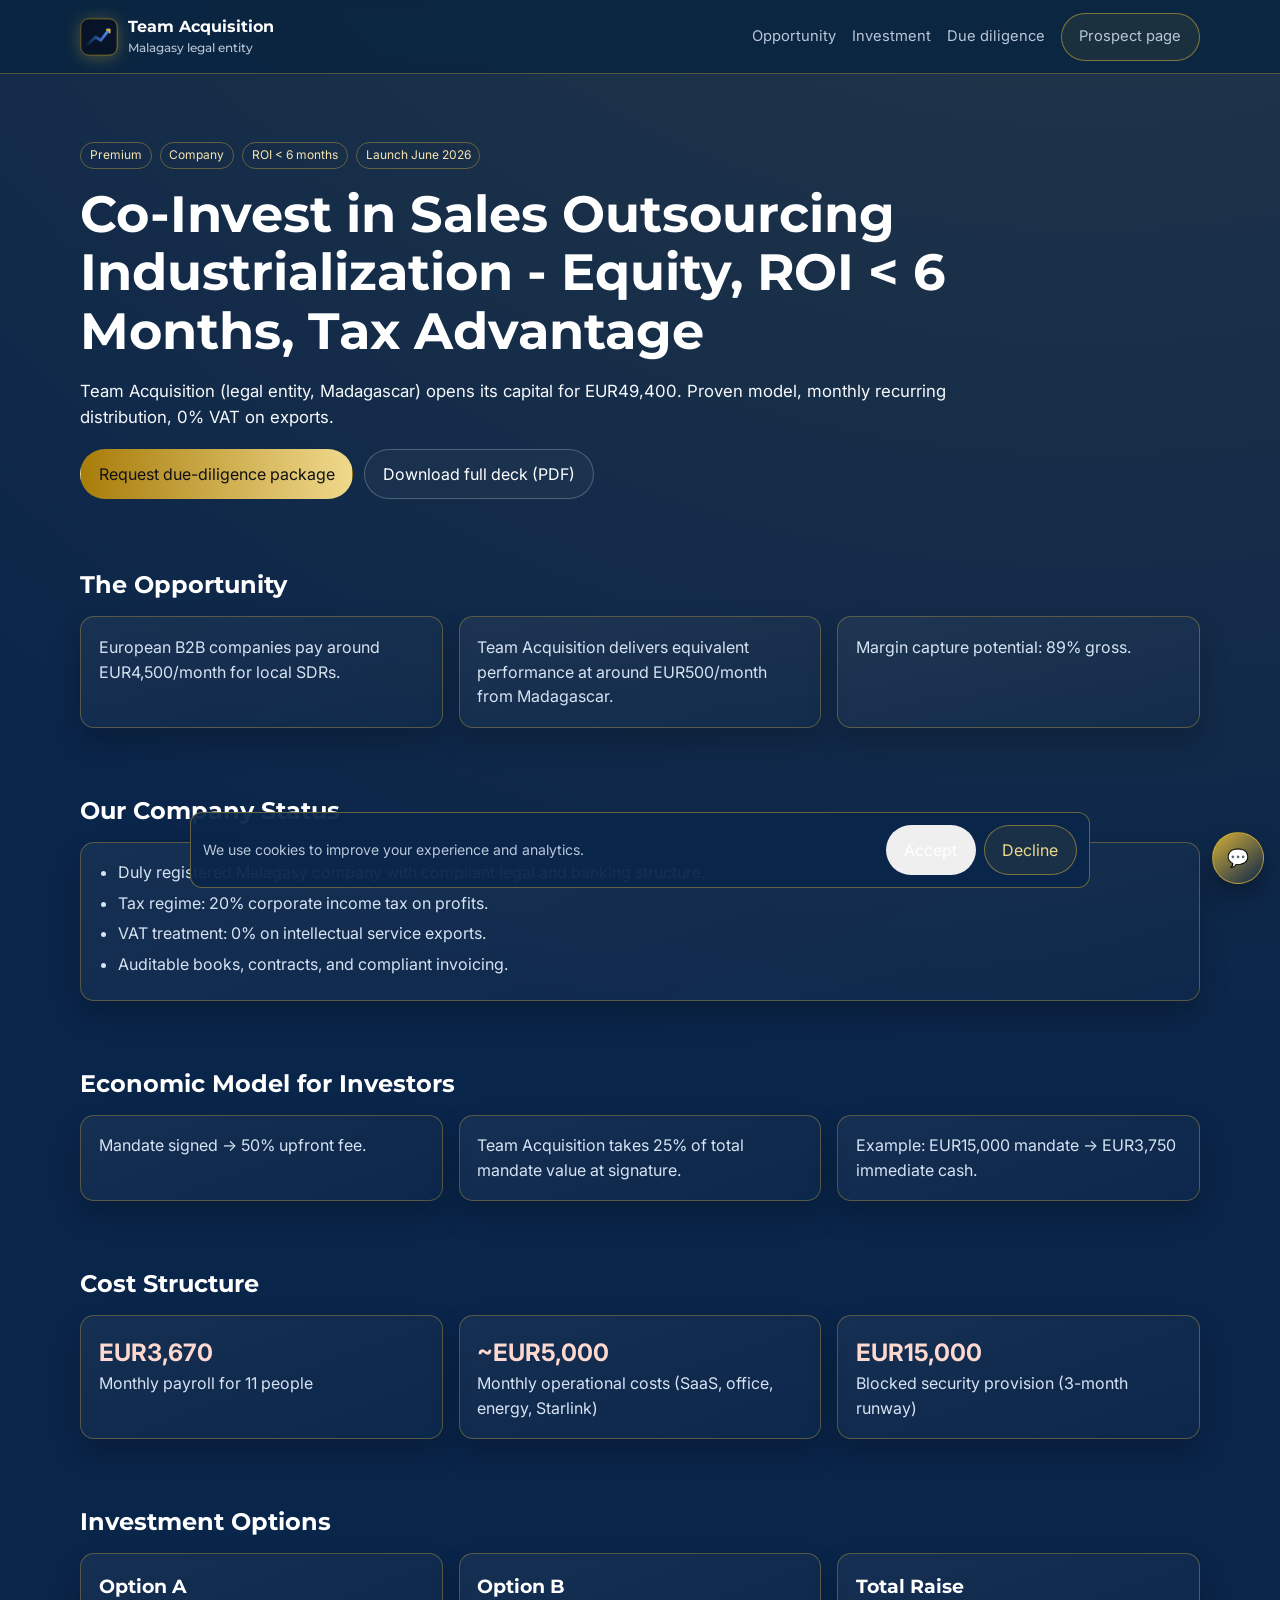
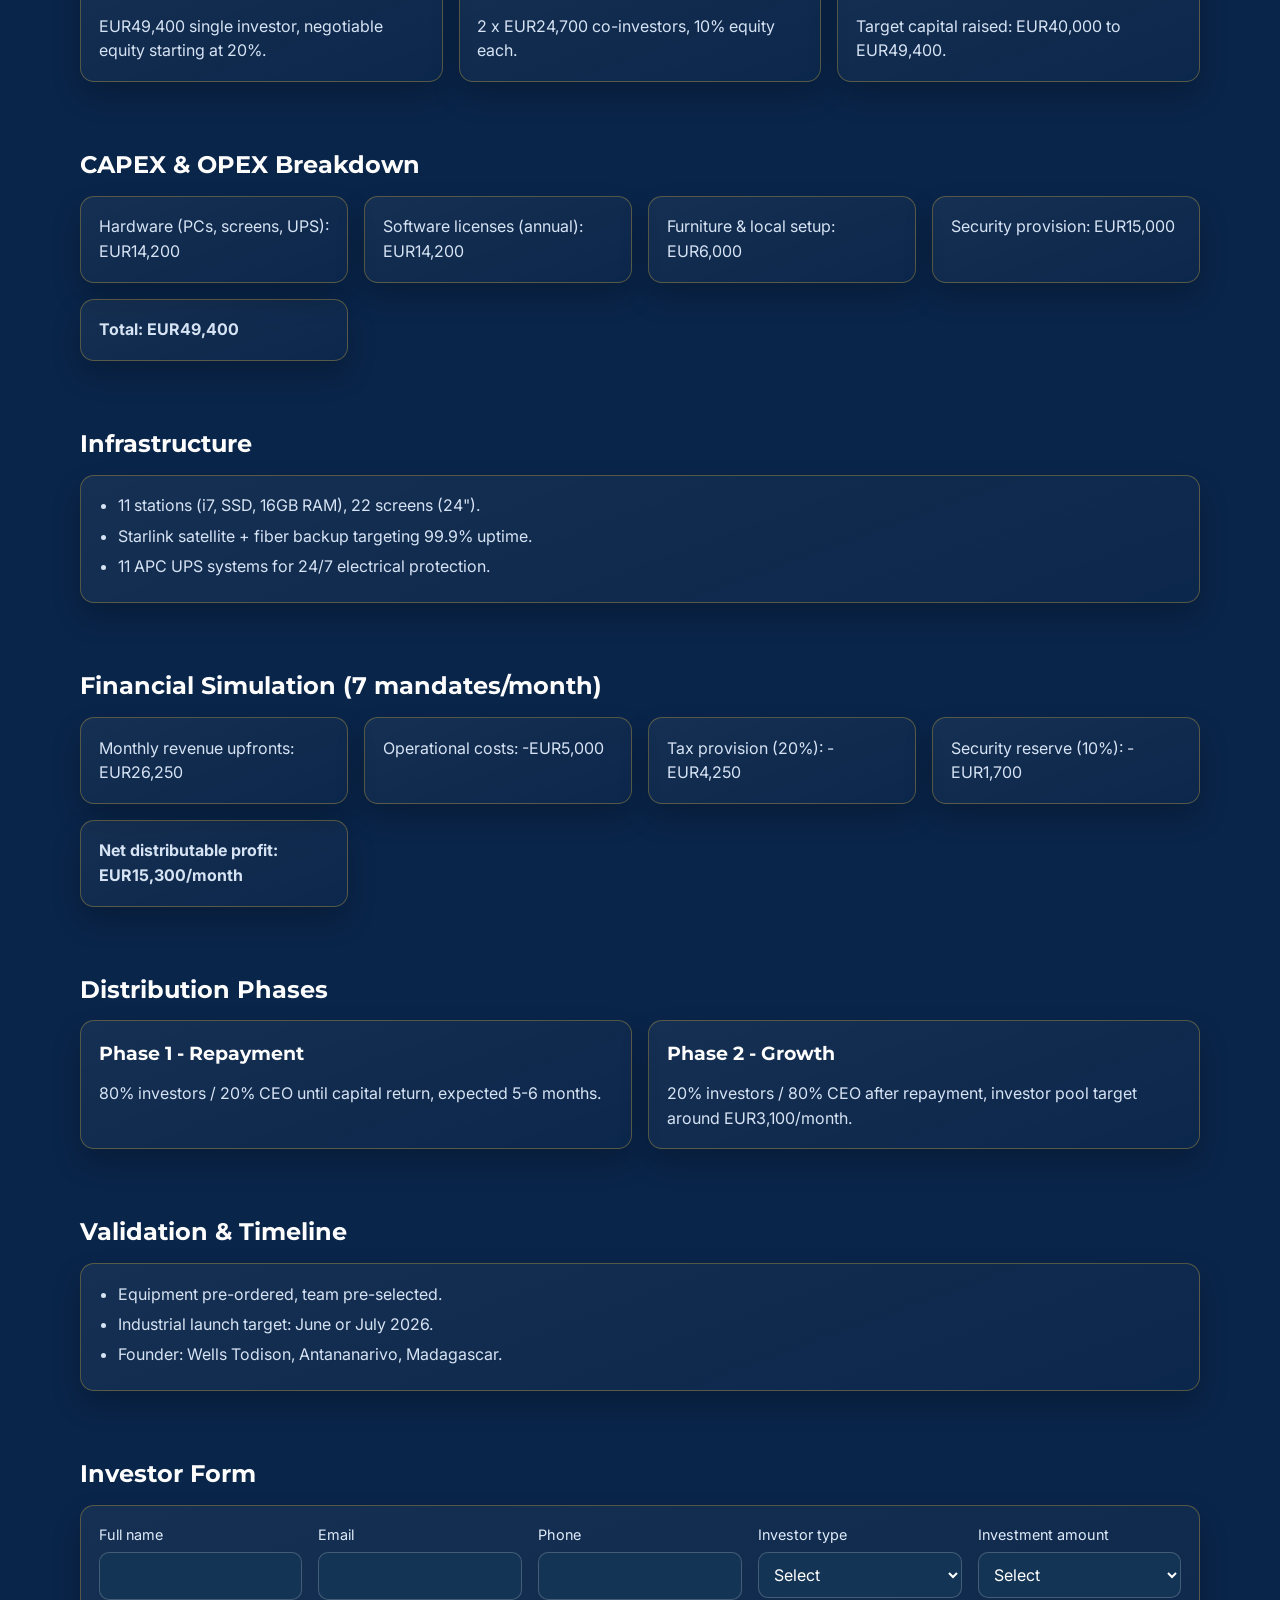
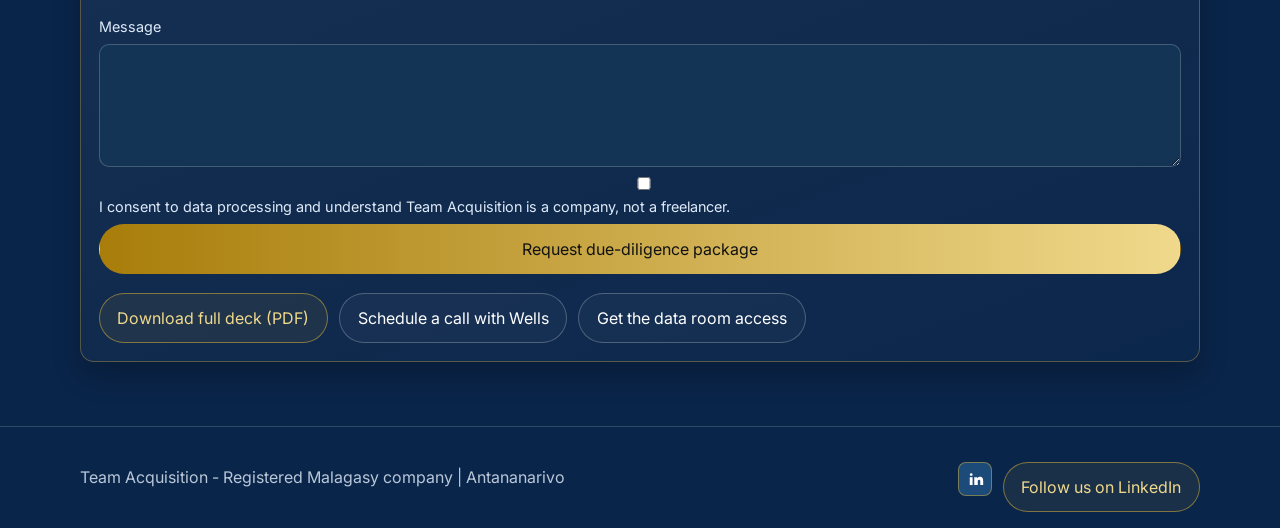
==== investors/index.html @ 02e452ad "Complete Premium Transformation & Bug Fixes Made-with: Cursor" ====
<!doctype html>
<html lang="en">
  <head>
    <meta charset="UTF-8" />
    <meta name="viewport" content="width=device-width, initial-scale=1.0" />
    <title>Investors | Team Acquisition</title>
    <meta name="description" content="Co-invest in Team Acquisition industrialization: equity, recurring distribution, and tax-efficient export model." />
    <link rel="preconnect" href="https://fonts.googleapis.com" />
    <link rel="preconnect" href="https://fonts.gstatic.com" crossorigin />
    <link href="https://fonts.googleapis.com/css2?family=Inter:wght@400;600;700&family=Montserrat:wght@700;800&display=swap" rel="stylesheet" />
    <link rel="stylesheet" href="../assets/premium-pages.css" />
  </head>
  <body>
    <header class="topbar">
      <div class="container topbar-wrap">
        <a class="brand" href="../">
          <span class="brand-logo" aria-hidden="true">
            <svg viewBox="0 0 68 68" xmlns="http://www.w3.org/2000/svg">
              <defs>
                <linearGradient id="blueA" x1="0" x2="1">
                  <stop offset="0%" stop-color="#0a254a" />
                  <stop offset="100%" stop-color="#4f8dff" />
                </linearGradient>
                <linearGradient id="goldA" x1="0" x2="1">
                  <stop offset="0%" stop-color="#a87d0a" />
                  <stop offset="100%" stop-color="#d4af37" />
                </linearGradient>
              </defs>
              <rect x="1.5" y="1.5" width="65" height="65" rx="14" fill="#071427" stroke="url(#goldA)" />
              <path d="M14 47 L28 34 L37 40 L52 21" fill="none" stroke="url(#blueA)" stroke-width="5" stroke-linecap="round" stroke-linejoin="round" />
              <path d="M48 21 H53 V26" fill="none" stroke="#d4af37" stroke-width="3.5" stroke-linecap="round" stroke-linejoin="round" />
            </svg>
          </span>
          <span>Team Acquisition<small>Malagasy legal entity</small></span>
        </a>
        <nav class="nav">
          <a href="#opportunity">Opportunity</a>
          <a href="#options">Investment</a>
          <a href="#form">Due diligence</a>
          <a class="btn btn-outline" href="../prospect/">Prospect page</a>
        </nav>
      </div>
    </header>

    <main class="container">
      <section class="hero">
        <div class="badge-row">
          <span class="badge">Premium</span>
          <span class="badge">Company</span>
          <span class="badge">ROI &lt; 6 months</span>
          <span class="badge">Launch June 2026</span>
        </div>
        <h1>Co-Invest in Sales Outsourcing Industrialization - Equity, ROI &lt; 6 Months, Tax Advantage</h1>
        <p class="subhead">
          Team Acquisition (legal entity, Madagascar) opens its capital for EUR49,400.
          Proven model, monthly recurring distribution, 0% VAT on exports.
        </p>
        <div class="cta-row">
          <a class="btn btn-primary" href="#form">Request due-diligence package</a>
          <a class="btn btn-secondary" href="#deck">Download full deck (PDF)</a>
        </div>
      </section>

      <section id="opportunity">
        <h2>The Opportunity</h2>
        <div class="grid">
          <article class="card"><p>European B2B companies pay around EUR4,500/month for local SDRs.</p></article>
          <article class="card"><p>Team Acquisition delivers equivalent performance at around EUR500/month from Madagascar.</p></article>
          <article class="card"><p>Margin capture potential: 89% gross.</p></article>
        </div>
      </section>

      <section>
        <h2>Our Company Status</h2>
        <div class="card">
          <ul class="list">
            <li>Duly registered Malagasy company with compliant legal and banking structure.</li>
            <li>Tax regime: 20% corporate income tax on profits.</li>
            <li>VAT treatment: 0% on intellectual service exports.</li>
            <li>Auditable books, contracts, and compliant invoicing.</li>
          </ul>
        </div>
      </section>

      <section>
        <h2>Economic Model for Investors</h2>
        <div class="grid">
          <article class="card"><p>Mandate signed -> 50% upfront fee.</p></article>
          <article class="card"><p>Team Acquisition takes 25% of total mandate value at signature.</p></article>
          <article class="card"><p>Example: EUR15,000 mandate -> EUR3,750 immediate cash.</p></article>
        </div>
      </section>

      <section>
        <h2>Cost Structure</h2>
        <div class="grid">
          <article class="card"><div class="kpi">EUR3,670</div><p>Monthly payroll for 11 people</p></article>
          <article class="card"><div class="kpi">~EUR5,000</div><p>Monthly operational costs (SaaS, office, energy, Starlink)</p></article>
          <article class="card"><div class="kpi">EUR15,000</div><p>Blocked security provision (3-month runway)</p></article>
        </div>
      </section>

      <section id="options">
        <h2>Investment Options</h2>
        <div class="grid">
          <article class="card"><h3>Option A</h3><p>EUR49,400 single investor, negotiable equity starting at 20%.</p></article>
          <article class="card"><h3>Option B</h3><p>2 x EUR24,700 co-investors, 10% equity each.</p></article>
          <article class="card"><h3>Total Raise</h3><p>Target capital raised: EUR40,000 to EUR49,400.</p></article>
        </div>
      </section>

      <section>
        <h2>CAPEX &amp; OPEX Breakdown</h2>
        <div class="grid">
          <article class="card"><p>Hardware (PCs, screens, UPS): EUR14,200</p></article>
          <article class="card"><p>Software licenses (annual): EUR14,200</p></article>
          <article class="card"><p>Furniture &amp; local setup: EUR6,000</p></article>
          <article class="card"><p>Security provision: EUR15,000</p></article>
          <article class="card"><p><strong>Total: EUR49,400</strong></p></article>
        </div>
      </section>

      <section>
        <h2>Infrastructure</h2>
        <div class="card">
          <ul class="list">
            <li>11 stations (i7, SSD, 16GB RAM), 22 screens (24").</li>
            <li>Starlink satellite + fiber backup targeting 99.9% uptime.</li>
            <li>11 APC UPS systems for 24/7 electrical protection.</li>
          </ul>
        </div>
      </section>

      <section>
        <h2>Financial Simulation (7 mandates/month)</h2>
        <div class="grid">
          <article class="card"><p>Monthly revenue upfronts: EUR26,250</p></article>
          <article class="card"><p>Operational costs: -EUR5,000</p></article>
          <article class="card"><p>Tax provision (20%): -EUR4,250</p></article>
          <article class="card"><p>Security reserve (10%): -EUR1,700</p></article>
          <article class="card"><p><strong>Net distributable profit: EUR15,300/month</strong></p></article>
        </div>
      </section>

      <section>
        <h2>Distribution Phases</h2>
        <div class="grid">
          <article class="card"><h3>Phase 1 - Repayment</h3><p>80% investors / 20% CEO until capital return, expected 5-6 months.</p></article>
          <article class="card"><h3>Phase 2 - Growth</h3><p>20% investors / 80% CEO after repayment, investor pool target around EUR3,100/month.</p></article>
        </div>
      </section>

      <section>
        <h2>Validation & Timeline</h2>
        <div class="card">
          <ul class="list">
            <li>Equipment pre-ordered, team pre-selected.</li>
            <li>Industrial launch target: June or July 2026.</li>
            <li>Founder: Wells Todison, Antananarivo, Madagascar.</li>
          </ul>
        </div>
      </section>

      <section id="form">
        <h2>Investor Form</h2>
        <div class="card form-card">
          <form id="investorForm">
            <div class="calc-grid">
              <div><label for="investorName">Full name</label><input id="investorName" name="fullName" required /></div>
              <div><label for="investorEmail">Email</label><input id="investorEmail" name="email" type="email" required /></div>
              <div><label for="investorPhone">Phone</label><input id="investorPhone" name="phone" required /></div>
              <div>
                <label for="investorType">Investor type</label>
                <select id="investorType" name="investorType" required>
                  <option value="">Select</option>
                  <option>Angel</option>
                  <option>Fund</option>
                  <option>Family office</option>
                  <option>Other</option>
                </select>
              </div>
              <div>
                <label for="amount">Investment amount</label>
                <select id="amount" name="investmentAmount" required>
                  <option value="">Select</option>
                  <option>EUR24,700</option>
                  <option>EUR49,400</option>
                  <option>Other</option>
                </select>
              </div>
              <div style="grid-column:1/-1;">
                <label for="message">Message</label>
                <textarea id="message" name="message" rows="4" required></textarea>
              </div>
            </div>
            <p><label><input id="gdprInvestor" name="gdprConsent" type="checkbox" required /> I consent to data processing and understand Team Acquisition is a company, not a freelancer.</label></p>
            <button class="btn btn-primary btn-block" type="submit">Request due-diligence package</button>
            <p class="form-status fine-print"></p>
          </form>
          <div class="cta-row" id="deck">
            <a class="btn btn-outline" href="mailto:w-todison@t-acquisition.com?subject=Full%20Investor%20Deck%20Request">Download full deck (PDF)</a>
            <a class="btn btn-secondary" href="mailto:w-todison@t-acquisition.com?subject=Investor%20Call%20Request">Schedule a call with Wells</a>
            <a class="btn btn-secondary" href="mailto:w-todison@t-acquisition.com?subject=Data%20Room%20Access%20Request">Get the data room access</a>
          </div>
        </div>
      </section>
    </main>

    <footer class="footer">
      <div class="container footer-wrap">
        <p>Team Acquisition - Registered Malagasy company | Antananarivo</p>
        <div class="cta-row">
          <a class="li-icon" href="https://www.linkedin.com/in/wells-todison/" target="_blank" rel="noreferrer" aria-label="Wells LinkedIn">
            <svg viewBox="0 0 24 24"><path d="M6.9 8A1.9 1.9 0 1 1 6.9 4.2 1.9 1.9 0 0 1 6.9 8zM5 9.5h3.8V20H5V9.5zM11 9.5h3.7V11h.1c.5-.9 1.7-1.9 3.6-1.9 3.8 0 4.5 2.5 4.5 5.8V20H19v-4.5c0-1.1 0-2.4-1.5-2.4s-1.8 1.2-1.8 2.3V20H11V9.5z"/></svg>
          </a>
          <a class="btn btn-outline" href="https://www.linkedin.com/company/team-acquisition" target="_blank" rel="noreferrer">Follow us on LinkedIn</a>
        </div>
      </div>
    </footer>

    <script src="../assets/forms.js"></script>
    <script src="../assets/site-ui.js"></script>
    <script src="../assets/chatbot.js"></script>
  </body>
  </html>
---- assets/premium-pages.css ----
:root {
  --blue: #0a254a;
  --accent: #d4af37;
  --white: #ffffff;
  --light: #f7f9fc;
  --muted: #b9c7d8;
  --panel: #102f4f;
}

* { box-sizing: border-box; }
html, body { margin: 0; padding: 0; }
body {
  font-family: Inter, Arial, sans-serif;
  background: radial-gradient(circle at 85% -20%, rgba(212,175,55,0.18), transparent 40%), var(--blue);
  color: var(--white);
  line-height: 1.55;
}

.container { width: min(1120px, calc(100% - 2rem)); margin: 0 auto; }
.topbar {
  position: sticky; top: 0; z-index: 40;
  background: rgba(10, 37, 64, 0.88);
  border-bottom: 1px solid rgba(212,175,55,0.35);
  backdrop-filter: blur(8px);
}
.topbar-wrap { display: flex; align-items: center; justify-content: space-between; padding: 0.8rem 0; gap: 1rem; }
.brand { color: var(--white); text-decoration: none; font-family: Montserrat, Inter, sans-serif; font-weight: 700; display: inline-flex; align-items: center; gap: 0.6rem; }
.brand small { color: var(--muted); font-weight: 500; display: block; font-size: 0.72rem; }
.brand-logo { width: 38px; height: 38px; display: inline-block; filter: drop-shadow(0 2px 8px rgba(212,175,55,0.35)); }
.nav { display: flex; gap: 1rem; align-items: center; }
.nav a { color: var(--muted); text-decoration: none; font-size: 0.92rem; }
.nav a:hover { color: var(--white); }

.btn {
  border: 1px solid transparent; border-radius: 999px; padding: 0.72rem 1.1rem;
  text-decoration: none; color: var(--white); font-weight: 600; cursor: pointer; font: inherit;
  display: inline-flex; align-items: center; justify-content: center;
  transition: transform 0.2s ease, box-shadow 0.2s ease, border-color 0.2s ease;
}
.btn:hover { transform: translateY(-1px); box-shadow: 0 0 0 1px rgba(212,175,55,0.45), 0 10px 20px rgba(0,0,0,0.35); }
.btn-primary { background: linear-gradient(90deg, #a87d0a, #f0d98c); color: #111; }
.btn-secondary { border-color: rgba(255,255,255,0.24); background: rgba(255,255,255,0.03); }
.btn-outline { border-color: rgba(212,175,55,0.55); color: #f0d98c; background: rgba(212,175,55,0.08); }
.btn-block { width: 100%; }

.hero { padding: 4.2rem 0 2.2rem; }
.badge-row { display: flex; gap: 0.5rem; flex-wrap: wrap; margin-bottom: 1rem; }
.badge {
  border: 1px solid rgba(212,175,55,0.4); color: #f6e5b1; padding: 0.2rem 0.55rem; border-radius: 999px; font-size: 0.75rem;
}
h1, h2, h3 { font-family: Montserrat, Inter, sans-serif; margin: 0 0 0.8rem; }
h1 { font-size: clamp(1.8rem, 4.8vw, 3.2rem); line-height: 1.15; max-width: 930px; }
.subhead { color: var(--light); max-width: 900px; font-size: 1.05rem; }
.cta-row { margin-top: 1.2rem; display: flex; gap: 0.7rem; flex-wrap: wrap; }

section { padding: 2rem 0; }
.grid { display: grid; gap: 1rem; grid-template-columns: repeat(auto-fit, minmax(240px, 1fr)); }
.card {
  border: 1px solid rgba(212,175,55,0.35); border-radius: 14px; padding: 1.1rem;
  background: linear-gradient(160deg, rgba(255,255,255,0.05), rgba(255,255,255,0.01));
  box-shadow: 0 14px 28px rgba(0,0,0,0.22);
  transition: transform 0.2s ease, box-shadow 0.2s ease, border-color 0.2s ease;
}
.card:hover { transform: translateY(-2px); border-color: rgba(212,175,55,0.65); box-shadow: 0 18px 34px rgba(0,0,0,0.3), 0 0 22px rgba(212,175,55,0.14); }
.card p { margin: 0; color: #d6e3f3; }

.kpi { font-size: 1.5rem; font-weight: 700; color: #ffd8cf; }
.list { margin: 0; padding-left: 1.2rem; color: #d6e3f3; }
.list li { margin-bottom: 0.35rem; }

.calc, .form-card { margin-top: 0.8rem; }
.calc-grid { display: grid; gap: 1rem; grid-template-columns: repeat(auto-fit, minmax(200px, 1fr)); }
label { display: block; font-size: 0.9rem; margin-bottom: 0.35rem; color: #dfebf9; }
input, select, textarea {
  width: 100%; border-radius: 10px; border: 1px solid rgba(255,255,255,0.2);
  background: #143455; color: var(--white); padding: 0.68rem 0.72rem; font: inherit;
}
input:focus, select:focus, textarea:focus {
  outline: none; border-color: var(--accent); box-shadow: 0 0 0 2px rgba(212,175,55,0.25);
}
.slider-line { color: #f2e2af; font-size: 0.86rem; margin-top: 0.35rem; }
.result-box { border: 1px solid rgba(212,175,55,0.45); border-radius: 12px; padding: 0.9rem; background: rgba(212,175,55,0.09); }

.fine-print { font-size: 0.8rem; color: #c4d2e4; margin-top: 0.7rem; }
.footer { border-top: 1px solid rgba(255,255,255,0.15); margin-top: 2rem; padding: 1rem 0; color: var(--muted); }
.footer-wrap { display: flex; justify-content: space-between; gap: 0.7rem; flex-wrap: wrap; align-items: center; }
.li-icon { width: 34px; height: 34px; border-radius: 8px; background: #1c4b7a; display: inline-flex; align-items: center; justify-content: center; border: 1px solid rgba(212,175,55,0.5); }
.li-icon svg { fill: #ffffff; width: 18px; height: 18px; }

.reveal-on-scroll { opacity: 0; transform: translateY(20px); transition: opacity 0.65s ease, transform 0.65s ease; }
.reveal-on-scroll.is-visible { opacity: 1; transform: translateY(0); }

.cookie-banner {
  position: fixed;
  left: 50%;
  transform: translateX(-50%);
  bottom: 12px;
  z-index: 70;
  width: min(900px, calc(100% - 1rem));
  border: 1px solid rgba(212,175,55,0.45);
  border-radius: 12px;
  background: rgba(10, 37, 74, 0.95);
  padding: 0.75rem;
  display: flex;
  gap: 0.7rem;
  align-items: center;
  justify-content: space-between;
}
.cookie-banner p { margin: 0; color: var(--muted); font-size: 0.88rem; }
.cookie-actions { display: flex; gap: 0.5rem; }

.ta-chat-toggle {
  position: fixed;
  right: 16px;
  bottom: 16px;
  z-index: 75;
  width: 52px;
  height: 52px;
  border: 1px solid rgba(212, 175, 55, 0.7);
  border-radius: 999px;
  background: linear-gradient(140deg, #d4af37, #0a254a);
  color: #fff;
  font-size: 1.1rem;
  cursor: pointer;
  box-shadow: 0 10px 24px rgba(0, 0, 0, 0.35);
}
.ta-chat-welcome {
  position: fixed;
  right: 16px;
  bottom: 78px;
  z-index: 74;
  max-width: 290px;
  padding: 0.6rem 0.75rem;
  border: 1px solid rgba(212, 175, 55, 0.55);
  border-radius: 10px;
  background: rgba(10, 37, 74, 0.96);
  font-size: 0.83rem;
  opacity: 0;
  transform: translateY(6px);
  pointer-events: none;
  transition: opacity 0.4s ease, transform 0.4s ease;
}
.ta-chat-welcome.show { opacity: 1; transform: translateY(0); }
.ta-chat-box {
  position: fixed;
  right: 16px;
  bottom: 76px;
  z-index: 76;
  width: min(350px, calc(100% - 20px));
  background: rgba(10, 37, 74, 0.98);
  border: 1px solid rgba(212, 175, 55, 0.55);
  border-radius: 12px;
  overflow: hidden;
  box-shadow: 0 18px 36px rgba(0, 0, 0, 0.4);
  display: none;
}
.ta-chat-box.open { display: block; }
.ta-chat-header { padding: 0.7rem; font-weight: 600; border-bottom: 1px solid rgba(255,255,255,0.16); }
.ta-chat-log { height: 250px; overflow: auto; padding: 0.7rem; font-size: 0.85rem; }
.ta-line { margin: 0 0 0.5rem; }
.ta-bot strong { color: #f0d98c; }
.ta-user strong { color: #98b5dc; }
.ta-chat-input-row { display: flex; gap: 0.45rem; padding: 0.7rem; border-top: 1px solid rgba(255,255,255,0.16); }
.ta-chat-input-row input { flex: 1; }
.ta-chat-input-row button { border: 0; border-radius: 8px; background: #d4af37; color: #111; padding: 0 0.8rem; font-weight: 600; }

@media (max-width: 760px) {
  .nav { display: none; }
  .hero { padding-top: 3.1rem; }

  .cookie-banner { padding: 0.6rem; flex-direction: column; align-items: flex-start; }
  .ta-chat-toggle { width: 46px; height: 46px; font-size: 1rem; right: 12px; bottom: 12px; }
  .ta-chat-box { right: 10px; bottom: 66px; width: min(330px, calc(100% - 12px)); }
  .ta-chat-welcome { right: 10px; max-width: 250px; }
}
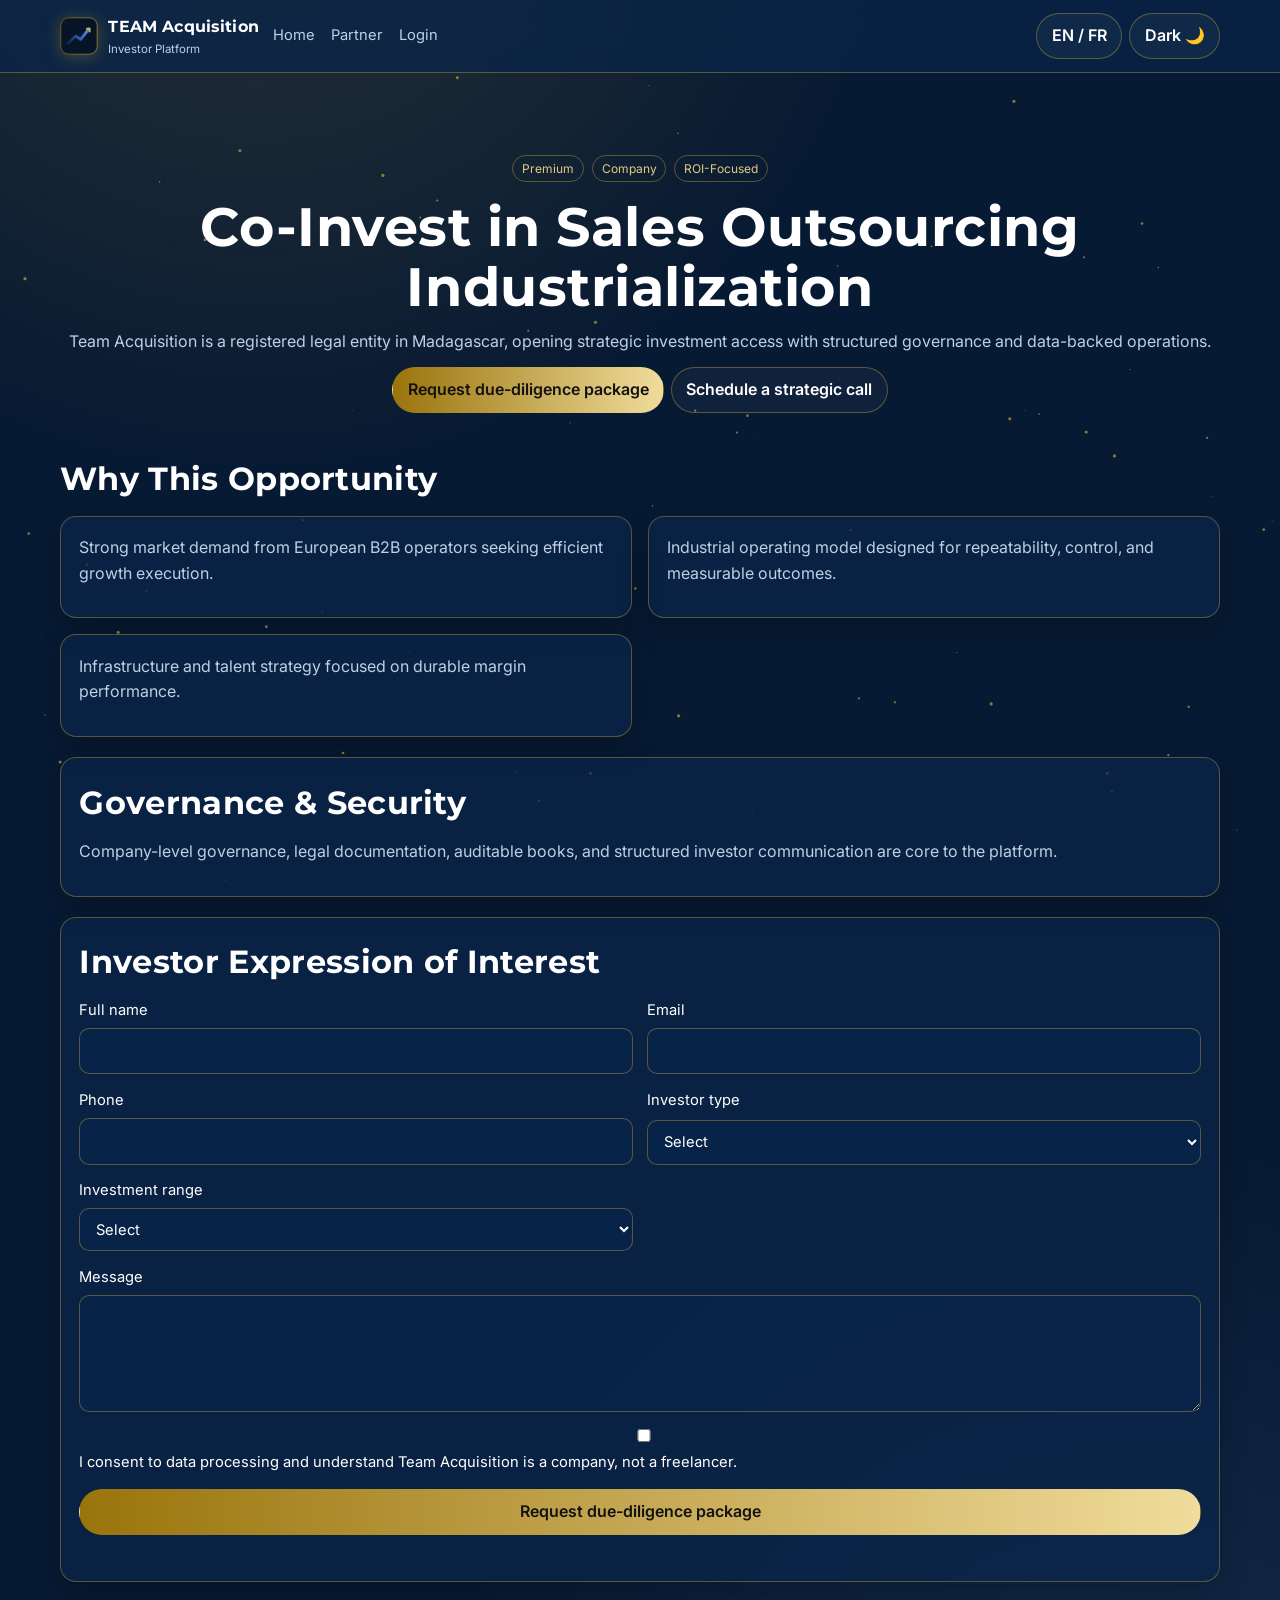
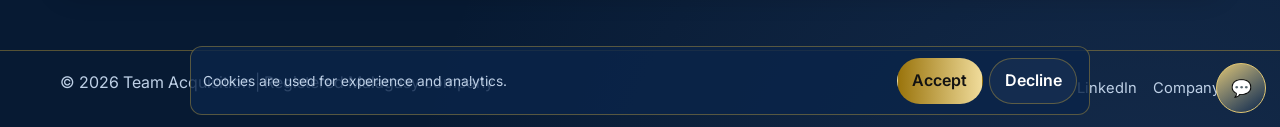
==== commit 0c859ed2: "Complete Premium Transformation & Bug Fixes Co-authored-by: Cursor <cursoragent@cursor.com>" ====
--- a/investors/index.html
+++ b/investors/index.html
@@ -4,222 +4,122 @@
     <meta charset="UTF-8" />
     <meta name="viewport" content="width=device-width, initial-scale=1.0" />
     <title>Investors | Team Acquisition</title>
-    <meta name="description" content="Co-invest in Team Acquisition industrialization: equity, recurring distribution, and tax-efficient export model." />
+    <meta name="description" content="Investor access page for Team Acquisition strategic industrialization." />
     <link rel="preconnect" href="https://fonts.googleapis.com" />
     <link rel="preconnect" href="https://fonts.gstatic.com" crossorigin />
-    <link href="https://fonts.googleapis.com/css2?family=Inter:wght@400;600;700&family=Montserrat:wght@700;800&display=swap" rel="stylesheet" />
-    <link rel="stylesheet" href="../assets/premium-pages.css" />
+    <link href="https://fonts.googleapis.com/css2?family=Inter:wght@400;500;600;700&family=Montserrat:wght@600;700;800&display=swap" rel="stylesheet" />
+    <link rel="stylesheet" href="../assets/platform.css" />
   </head>
-  <body>
-    <header class="topbar">
-      <div class="container topbar-wrap">
+  <body class="page-enter" data-page="investors">
+    <canvas id="starfield"></canvas>
+    <div class="bg-overlay" aria-hidden="true"></div>
+
+    <header class="site-header">
+      <div class="container nav-row">
         <a class="brand" href="../">
-          <span class="brand-logo" aria-hidden="true">
+          <span class="logo-mark" aria-hidden="true">
             <svg viewBox="0 0 68 68" xmlns="http://www.w3.org/2000/svg">
               <defs>
-                <linearGradient id="blueA" x1="0" x2="1">
-                  <stop offset="0%" stop-color="#0a254a" />
-                  <stop offset="100%" stop-color="#4f8dff" />
-                </linearGradient>
-                <linearGradient id="goldA" x1="0" x2="1">
-                  <stop offset="0%" stop-color="#a87d0a" />
-                  <stop offset="100%" stop-color="#d4af37" />
-                </linearGradient>
+                <linearGradient id="blueA" x1="0" x2="1"><stop offset="0%" stop-color="#0a254a" /><stop offset="100%" stop-color="#4f8dff" /></linearGradient>
+                <linearGradient id="goldA" x1="0" x2="1"><stop offset="0%" stop-color="#a87d0a" /><stop offset="100%" stop-color="#d4af37" /></linearGradient>
               </defs>
               <rect x="1.5" y="1.5" width="65" height="65" rx="14" fill="#071427" stroke="url(#goldA)" />
               <path d="M14 47 L28 34 L37 40 L52 21" fill="none" stroke="url(#blueA)" stroke-width="5" stroke-linecap="round" stroke-linejoin="round" />
               <path d="M48 21 H53 V26" fill="none" stroke="#d4af37" stroke-width="3.5" stroke-linecap="round" stroke-linejoin="round" />
             </svg>
           </span>
-          <span>Team Acquisition<small>Malagasy legal entity</small></span>
+          <span><span class="brand-name">TEAM Acquisition</span><small class="brand-sub" data-i18n="brand_sub">Investor Platform</small></span>
         </a>
-        <nav class="nav">
-          <a href="#opportunity">Opportunity</a>
-          <a href="#options">Investment</a>
-          <a href="#form">Due diligence</a>
-          <a class="btn btn-outline" href="../prospect/">Prospect page</a>
+
+        <nav class="nav-links">
+          <a href="../" data-i18n="nav_home">Home</a>
+          <a href="../prospect/" data-i18n="nav_partner">Partner</a>
+          <a href="../login/" data-i18n="nav_login">Login</a>
         </nav>
+
+        <div class="utility-toggles">
+          <button id="langToggle" class="toggle-btn" type="button">EN / FR</button>
+          <button id="themeToggle" class="toggle-btn" type="button">Dark 🌙</button>
+        </div>
       </div>
     </header>
 
-    <main class="container">
-      <section class="hero">
+    <main>
+      <section class="hero container">
         <div class="badge-row">
-          <span class="badge">Premium</span>
-          <span class="badge">Company</span>
-          <span class="badge">ROI &lt; 6 months</span>
-          <span class="badge">Launch June 2026</span>
+          <span class="badge" data-i18n="b1">Premium</span>
+          <span class="badge" data-i18n="b2">Company</span>
+          <span class="badge" data-i18n="b3">ROI-Focused</span>
         </div>
-        <h1>Co-Invest in Sales Outsourcing Industrialization - Equity, ROI &lt; 6 Months, Tax Advantage</h1>
-        <p class="subhead">
-          Team Acquisition (legal entity, Madagascar) opens its capital for EUR49,400.
-          Proven model, monthly recurring distribution, 0% VAT on exports.
-        </p>
-        <div class="cta-row">
-          <a class="btn btn-primary" href="#form">Request due-diligence package</a>
-          <a class="btn btn-secondary" href="#deck">Download full deck (PDF)</a>
+        <h1 data-i18n="hero_title">Co-Invest in Sales Outsourcing Industrialization</h1>
+        <p data-i18n="hero_sub">Team Acquisition is a registered legal entity in Madagascar, opening strategic investment access with structured governance and data-backed operations.</p>
+        <div class="utility-toggles" style="justify-content:center;">
+          <a class="btn btn-primary" href="#form" data-i18n="hero_cta_1">Request due-diligence package</a>
+          <a class="btn btn-secondary" href="mailto:w-todison@t-acquisition.com?subject=Strategic%20Investor%20Call" data-i18n="hero_cta_2">Schedule a strategic call</a>
         </div>
       </section>
 
-      <section id="opportunity">
-        <h2>The Opportunity</h2>
-        <div class="grid">
-          <article class="card"><p>European B2B companies pay around EUR4,500/month for local SDRs.</p></article>
-          <article class="card"><p>Team Acquisition delivers equivalent performance at around EUR500/month from Madagascar.</p></article>
-          <article class="card"><p>Margin capture potential: 89% gross.</p></article>
+      <section class="container">
+        <h2 data-i18n="op_title">Why This Opportunity</h2>
+        <div class="card-grid">
+          <article class="card"><p data-i18n="op_a">Strong market demand from European B2B operators seeking efficient growth execution.</p></article>
+          <article class="card"><p data-i18n="op_b">Industrial operating model designed for repeatability, control, and measurable outcomes.</p></article>
+          <article class="card"><p data-i18n="op_c">Infrastructure and talent strategy focused on durable margin performance.</p></article>
         </div>
       </section>
 
-      <section>
-        <h2>Our Company Status</h2>
-        <div class="card">
-          <ul class="list">
-            <li>Duly registered Malagasy company with compliant legal and banking structure.</li>
-            <li>Tax regime: 20% corporate income tax on profits.</li>
-            <li>VAT treatment: 0% on intellectual service exports.</li>
-            <li>Auditable books, contracts, and compliant invoicing.</li>
-          </ul>
-        </div>
+      <section class="container card">
+        <h2 data-i18n="sec_title">Governance & Security</h2>
+        <p data-i18n="sec_desc">Company-level governance, legal documentation, auditable books, and structured investor communication are core to the platform.</p>
       </section>
 
-      <section>
-        <h2>Economic Model for Investors</h2>
-        <div class="grid">
-          <article class="card"><p>Mandate signed -> 50% upfront fee.</p></article>
-          <article class="card"><p>Team Acquisition takes 25% of total mandate value at signature.</p></article>
-          <article class="card"><p>Example: EUR15,000 mandate -> EUR3,750 immediate cash.</p></article>
-        </div>
-      </section>
-
-      <section>
-        <h2>Cost Structure</h2>
-        <div class="grid">
-          <article class="card"><div class="kpi">EUR3,670</div><p>Monthly payroll for 11 people</p></article>
-          <article class="card"><div class="kpi">~EUR5,000</div><p>Monthly operational costs (SaaS, office, energy, Starlink)</p></article>
-          <article class="card"><div class="kpi">EUR15,000</div><p>Blocked security provision (3-month runway)</p></article>
-        </div>
-      </section>
-
-      <section id="options">
-        <h2>Investment Options</h2>
-        <div class="grid">
-          <article class="card"><h3>Option A</h3><p>EUR49,400 single investor, negotiable equity starting at 20%.</p></article>
-          <article class="card"><h3>Option B</h3><p>2 x EUR24,700 co-investors, 10% equity each.</p></article>
-          <article class="card"><h3>Total Raise</h3><p>Target capital raised: EUR40,000 to EUR49,400.</p></article>
-        </div>
-      </section>
-
-      <section>
-        <h2>CAPEX &amp; OPEX Breakdown</h2>
-        <div class="grid">
-          <article class="card"><p>Hardware (PCs, screens, UPS): EUR14,200</p></article>
-          <article class="card"><p>Software licenses (annual): EUR14,200</p></article>
-          <article class="card"><p>Furniture &amp; local setup: EUR6,000</p></article>
-          <article class="card"><p>Security provision: EUR15,000</p></article>
-          <article class="card"><p><strong>Total: EUR49,400</strong></p></article>
-        </div>
-      </section>
-
-      <section>
-        <h2>Infrastructure</h2>
+      <section id="form" class="container">
         <div class="card">
-          <ul class="list">
-            <li>11 stations (i7, SSD, 16GB RAM), 22 screens (24").</li>
-            <li>Starlink satellite + fiber backup targeting 99.9% uptime.</li>
-            <li>11 APC UPS systems for 24/7 electrical protection.</li>
-          </ul>
-        </div>
-      </section>
-
-      <section>
-        <h2>Financial Simulation (7 mandates/month)</h2>
-        <div class="grid">
-          <article class="card"><p>Monthly revenue upfronts: EUR26,250</p></article>
-          <article class="card"><p>Operational costs: -EUR5,000</p></article>
-          <article class="card"><p>Tax provision (20%): -EUR4,250</p></article>
-          <article class="card"><p>Security reserve (10%): -EUR1,700</p></article>
-          <article class="card"><p><strong>Net distributable profit: EUR15,300/month</strong></p></article>
-        </div>
-      </section>
-
-      <section>
-        <h2>Distribution Phases</h2>
-        <div class="grid">
-          <article class="card"><h3>Phase 1 - Repayment</h3><p>80% investors / 20% CEO until capital return, expected 5-6 months.</p></article>
-          <article class="card"><h3>Phase 2 - Growth</h3><p>20% investors / 80% CEO after repayment, investor pool target around EUR3,100/month.</p></article>
-        </div>
-      </section>
-
-      <section>
-        <h2>Validation & Timeline</h2>
-        <div class="card">
-          <ul class="list">
-            <li>Equipment pre-ordered, team pre-selected.</li>
-            <li>Industrial launch target: June or July 2026.</li>
-            <li>Founder: Wells Todison, Antananarivo, Madagascar.</li>
-          </ul>
-        </div>
-      </section>
-
-      <section id="form">
-        <h2>Investor Form</h2>
-        <div class="card form-card">
-          <form id="investorForm">
-            <div class="calc-grid">
-              <div><label for="investorName">Full name</label><input id="investorName" name="fullName" required /></div>
-              <div><label for="investorEmail">Email</label><input id="investorEmail" name="email" type="email" required /></div>
-              <div><label for="investorPhone">Phone</label><input id="investorPhone" name="phone" required /></div>
-              <div>
-                <label for="investorType">Investor type</label>
-                <select id="investorType" name="investorType" required>
-                  <option value="">Select</option>
-                  <option>Angel</option>
-                  <option>Fund</option>
-                  <option>Family office</option>
-                  <option>Other</option>
-                </select>
-              </div>
-              <div>
-                <label for="amount">Investment amount</label>
-                <select id="amount" name="investmentAmount" required>
-                  <option value="">Select</option>
-                  <option>EUR24,700</option>
-                  <option>EUR49,400</option>
-                  <option>Other</option>
-                </select>
-              </div>
-              <div style="grid-column:1/-1;">
-                <label for="message">Message</label>
-                <textarea id="message" name="message" rows="4" required></textarea>
-              </div>
-            </div>
-            <p><label><input id="gdprInvestor" name="gdprConsent" type="checkbox" required /> I consent to data processing and understand Team Acquisition is a company, not a freelancer.</label></p>
-            <button class="btn btn-primary btn-block" type="submit">Request due-diligence package</button>
-            <p class="form-status fine-print"></p>
+          <h2 data-i18n="form_title">Investor Expression of Interest</h2>
+          <form id="investorForm" class="form-grid">
+            <label><span data-i18n="f_name">Full name</span><input id="investorName" name="fullName" required /></label>
+            <label><span data-i18n="f_email">Email</span><input id="investorEmail" name="email" type="email" required /></label>
+            <label><span data-i18n="f_phone">Phone</span><input id="investorPhone" name="phone" required /></label>
+            <label>
+              <span data-i18n="f_type">Investor type</span>
+              <select id="investorType" name="investorType" required>
+                <option value="" data-i18n="f_type_0">Select</option>
+                <option data-i18n="f_type_1">Angel</option>
+                <option data-i18n="f_type_2">Fund</option>
+                <option data-i18n="f_type_3">Family office</option>
+                <option data-i18n="f_type_4">Other</option>
+              </select>
+            </label>
+            <label>
+              <span data-i18n="f_amount">Investment range</span>
+              <select id="amount" name="investmentAmount" required>
+                <option value="" data-i18n="f_amount_0">Select</option>
+                <option data-i18n="f_amount_1">EUR24,700</option>
+                <option data-i18n="f_amount_2">EUR49,400</option>
+                <option data-i18n="f_amount_3">Custom amount</option>
+              </select>
+            </label>
+            <label class="full"><span data-i18n="f_msg">Message</span><textarea id="message" name="message" rows="4" required></textarea></label>
+            <label class="full"><input id="gdprInvestor" name="gdprConsent" type="checkbox" required /> <span data-i18n="f_consent">I consent to data processing and understand Team Acquisition is a company, not a freelancer.</span></label>
+            <button class="btn btn-primary full" type="submit" data-i18n="f_submit">Request due-diligence package</button>
+            <p class="form-status full"></p>
           </form>
-          <div class="cta-row" id="deck">
-            <a class="btn btn-outline" href="mailto:w-todison@t-acquisition.com?subject=Full%20Investor%20Deck%20Request">Download full deck (PDF)</a>
-            <a class="btn btn-secondary" href="mailto:w-todison@t-acquisition.com?subject=Investor%20Call%20Request">Schedule a call with Wells</a>
-            <a class="btn btn-secondary" href="mailto:w-todison@t-acquisition.com?subject=Data%20Room%20Access%20Request">Get the data room access</a>
-          </div>
         </div>
       </section>
     </main>
 
     <footer class="footer">
-      <div class="container footer-wrap">
-        <p>Team Acquisition - Registered Malagasy company | Antananarivo</p>
-        <div class="cta-row">
-          <a class="li-icon" href="https://www.linkedin.com/in/wells-todison/" target="_blank" rel="noreferrer" aria-label="Wells LinkedIn">
-            <svg viewBox="0 0 24 24"><path d="M6.9 8A1.9 1.9 0 1 1 6.9 4.2 1.9 1.9 0 0 1 6.9 8zM5 9.5h3.8V20H5V9.5zM11 9.5h3.7V11h.1c.5-.9 1.7-1.9 3.6-1.9 3.8 0 4.5 2.5 4.5 5.8V20H19v-4.5c0-1.1 0-2.4-1.5-2.4s-1.8 1.2-1.8 2.3V20H11V9.5z"/></svg>
-          </a>
-          <a class="btn btn-outline" href="https://www.linkedin.com/company/team-acquisition" target="_blank" rel="noreferrer">Follow us on LinkedIn</a>
+      <div class="container footer-row">
+        <p>© <span id="year"></span> <span data-i18n="footer_company">Team Acquisition | Registered Malagasy company</span></p>
+        <div class="nav-links">
+          <a href="https://www.linkedin.com/in/wells-todison/" target="_blank" rel="noreferrer">LinkedIn</a>
+          <a href="https://www.linkedin.com/company/team-acquisition" target="_blank" rel="noreferrer">Company</a>
         </div>
       </div>
     </footer>
 
-    <script src="../assets/forms.js"></script>
-    <script src="../assets/site-ui.js"></script>
-    <script src="../assets/chatbot.js"></script>
+    <script src="../assets/forms.js" defer></script>
+    <script src="../assets/platform.js" defer></script>
+    <script src="../assets/chatbot.js" defer></script>
   </body>
-  </html>
+</html>
--- a/assets/platform.css
+++ b/assets/platform.css
@@ -0,0 +1,381 @@
+:root {
+  --bg: #071a33;
+  --bg-soft: #0a254a;
+  --panel: rgba(10, 37, 74, 0.7);
+  --panel-strong: rgba(10, 37, 74, 0.88);
+  --text: #ffffff;
+  --muted: #bed0e6;
+  --accent: #d4af37;
+  --line: rgba(212, 175, 55, 0.38);
+  --hover-glow: rgba(212, 175, 55, 0.25);
+}
+
+html[data-theme="light"] {
+  --bg: #f4f7fc;
+  --bg-soft: #ffffff;
+  --panel: rgba(255, 255, 255, 0.82);
+  --panel-strong: rgba(255, 255, 255, 0.94);
+  --text: #0a254a;
+  --muted: #39577e;
+  --accent: #0a254a;
+  --line: rgba(10, 37, 74, 0.25);
+  --hover-glow: rgba(10, 37, 74, 0.18);
+}
+
+* { box-sizing: border-box; }
+html, body { margin: 0; padding: 0; }
+html { scroll-behavior: smooth; }
+body {
+  font-family: Inter, Arial, sans-serif;
+  color: var(--text);
+  background: var(--bg);
+  line-height: 1.6;
+  overflow-x: hidden;
+}
+
+body.page-enter {
+  opacity: 0;
+  transform: translateY(8px);
+}
+body.page-enter.page-ready {
+  opacity: 1;
+  transform: translateY(0);
+  transition: opacity 0.55s ease, transform 0.55s ease;
+}
+
+#starfield {
+  position: fixed;
+  inset: 0;
+  z-index: -2;
+}
+
+.bg-overlay {
+  position: fixed;
+  inset: 0;
+  z-index: -1;
+  background:
+    radial-gradient(circle at 20% -10%, rgba(212, 175, 55, 0.17), transparent 30%),
+    radial-gradient(circle at 90% 110%, rgba(100, 142, 212, 0.16), transparent 34%);
+}
+
+.container {
+  width: min(1160px, calc(100% - 2.2rem));
+  margin: 0 auto;
+}
+
+.site-header {
+  position: sticky;
+  top: 0;
+  z-index: 50;
+  border-bottom: 1px solid var(--line);
+  background: color-mix(in srgb, var(--bg-soft) 74%, transparent);
+  backdrop-filter: blur(12px);
+}
+
+.nav-row {
+  display: flex;
+  align-items: center;
+  gap: 0.9rem;
+  min-height: 72px;
+}
+
+.brand {
+  color: var(--text);
+  text-decoration: none;
+  display: inline-flex;
+  align-items: center;
+  gap: 0.65rem;
+}
+
+.logo-mark {
+  width: 38px;
+  height: 38px;
+  filter: drop-shadow(0 2px 8px rgba(212, 175, 55, 0.28));
+}
+
+.brand-name {
+  font-family: Montserrat, Inter, sans-serif;
+  font-weight: 700;
+  letter-spacing: 0.01em;
+}
+.brand-sub {
+  display: block;
+  color: var(--muted);
+  font-size: 0.72rem;
+}
+
+.nav-links {
+  display: flex;
+  gap: 1rem;
+}
+.nav-links a {
+  color: var(--muted);
+  text-decoration: none;
+  font-size: 0.92rem;
+}
+.nav-links a:hover { color: var(--text); }
+
+.utility-toggles {
+  margin-left: auto;
+  display: flex;
+  align-items: center;
+  gap: 0.45rem;
+}
+
+.toggle-btn, .btn {
+  border: 1px solid var(--line);
+  border-radius: 999px;
+  background: rgba(255, 255, 255, 0.04);
+  color: var(--text);
+  padding: 0.58rem 0.9rem;
+  font: inherit;
+  font-weight: 600;
+  cursor: pointer;
+  text-decoration: none;
+  display: inline-flex;
+  align-items: center;
+  justify-content: center;
+  transition: transform 0.2s ease, box-shadow 0.2s ease, border-color 0.2s ease;
+}
+.toggle-btn:hover, .btn:hover {
+  transform: translateY(-1px);
+  border-color: color-mix(in srgb, var(--accent) 65%, white);
+  box-shadow: 0 0 0 1px var(--hover-glow), 0 8px 20px rgba(0, 0, 0, 0.25);
+}
+
+.btn-primary {
+  background: linear-gradient(90deg, #9a740c, #f0dc9b);
+  color: #121212;
+  border-color: transparent;
+}
+.btn-secondary {
+  background: rgba(255, 255, 255, 0.04);
+}
+
+main { padding: 2.5rem 0 3rem; }
+section { padding: 1.25rem 0; }
+h1, h2, h3 {
+  margin: 0 0 0.7rem;
+  font-family: Montserrat, Inter, sans-serif;
+  letter-spacing: 0.01em;
+}
+h1 { font-size: clamp(2rem, 5vw, 3.35rem); line-height: 1.13; }
+h2 { font-size: clamp(1.35rem, 3.5vw, 2rem); }
+p { margin: 0 0 0.8rem; color: var(--muted); }
+
+.hero {
+  text-align: center;
+  padding-top: 2.6rem;
+}
+
+.badge-row {
+  display: flex;
+  justify-content: center;
+  gap: 0.5rem;
+  flex-wrap: wrap;
+  margin-bottom: 0.9rem;
+}
+.badge {
+  border: 1px solid var(--line);
+  border-radius: 999px;
+  padding: 0.2rem 0.55rem;
+  font-size: 0.75rem;
+  color: color-mix(in srgb, var(--accent) 65%, var(--text));
+}
+
+.card-grid {
+  display: grid;
+  grid-template-columns: repeat(2, minmax(0, 1fr));
+  gap: 1rem;
+}
+.card {
+  border: 1px solid var(--line);
+  border-radius: 16px;
+  padding: 1.15rem;
+  background: var(--panel);
+  box-shadow: 0 12px 28px rgba(0, 0, 0, 0.2);
+  transition: transform 0.22s ease, box-shadow 0.22s ease, border-color 0.22s ease;
+}
+.card:hover {
+  transform: translateY(-2px);
+  box-shadow: 0 18px 34px rgba(0, 0, 0, 0.25), 0 0 24px var(--hover-glow);
+  border-color: color-mix(in srgb, var(--accent) 70%, #ffffff);
+}
+
+.stack {
+  display: grid;
+  gap: 1rem;
+}
+
+.form-grid {
+  display: grid;
+  gap: 0.9rem;
+  grid-template-columns: repeat(2, minmax(0, 1fr));
+}
+label {
+  display: grid;
+  gap: 0.35rem;
+  color: var(--text);
+  font-size: 0.92rem;
+}
+input, select, textarea {
+  width: 100%;
+  border-radius: 10px;
+  border: 1px solid var(--line);
+  background: color-mix(in srgb, var(--panel-strong) 90%, transparent);
+  color: var(--text);
+  padding: 0.66rem 0.72rem;
+  font: inherit;
+}
+input:focus, select:focus, textarea:focus {
+  outline: none;
+  border-color: color-mix(in srgb, var(--accent) 60%, #ffffff);
+  box-shadow: 0 0 0 2px color-mix(in srgb, var(--accent) 30%, transparent);
+}
+
+.full { grid-column: 1 / -1; }
+
+.carousel-shell {
+  overflow: hidden;
+  border: 1px solid var(--line);
+  border-radius: 14px;
+  background: var(--panel);
+}
+.carousel-track {
+  display: flex;
+  width: max-content;
+  animation: journey-slide 28s linear infinite;
+}
+.journey-card {
+  width: min(300px, 74vw);
+  margin: 0.8rem 0.5rem;
+}
+@keyframes journey-slide {
+  from { transform: translateX(0); }
+  to { transform: translateX(-50%); }
+}
+
+.footer {
+  border-top: 1px solid var(--line);
+  padding: 1.2rem 0;
+  color: var(--muted);
+}
+.footer-row {
+  display: flex;
+  align-items: center;
+  justify-content: space-between;
+  gap: 0.8rem;
+  flex-wrap: wrap;
+}
+
+.reveal-on-scroll {
+  opacity: 0;
+  transform: translateY(18px);
+  transition: opacity 0.62s ease, transform 0.62s ease;
+}
+.reveal-on-scroll.is-visible {
+  opacity: 1;
+  transform: translateY(0);
+}
+
+/* Cookie + chatbot */
+.cookie-banner {
+  position: fixed;
+  left: 50%;
+  bottom: 12px;
+  transform: translateX(-50%);
+  width: min(900px, calc(100% - 1rem));
+  z-index: 72;
+  border: 1px solid var(--line);
+  border-radius: 12px;
+  background: color-mix(in srgb, var(--panel-strong) 92%, transparent);
+  padding: 0.65rem 0.75rem;
+  display: flex;
+  align-items: center;
+  justify-content: space-between;
+  gap: 0.6rem;
+}
+.cookie-banner p { margin: 0; font-size: 0.86rem; }
+.cookie-actions { display: flex; gap: 0.4rem; }
+
+.ta-chat-toggle {
+  position: fixed;
+  right: 14px;
+  bottom: 14px;
+  width: 50px;
+  height: 50px;
+  border-radius: 999px;
+  border: 1px solid color-mix(in srgb, var(--accent) 70%, #ffffff);
+  background: linear-gradient(145deg, color-mix(in srgb, var(--accent) 70%, #ffffff), var(--bg-soft));
+  color: #fff;
+  font-size: 1.05rem;
+  z-index: 78;
+}
+.ta-chat-welcome {
+  position: fixed;
+  right: 14px;
+  bottom: 74px;
+  z-index: 77;
+  max-width: 280px;
+  border: 1px solid var(--line);
+  border-radius: 10px;
+  background: color-mix(in srgb, var(--panel-strong) 96%, transparent);
+  padding: 0.55rem 0.7rem;
+  font-size: 0.82rem;
+  opacity: 0;
+  transform: translateY(8px);
+  transition: opacity 0.35s ease, transform 0.35s ease;
+}
+.ta-chat-welcome.show { opacity: 1; transform: translateY(0); }
+.ta-chat-box {
+  position: fixed;
+  right: 14px;
+  bottom: 72px;
+  width: min(360px, calc(100% - 1rem));
+  z-index: 79;
+  border: 1px solid var(--line);
+  border-radius: 12px;
+  overflow: hidden;
+  background: color-mix(in srgb, var(--panel-strong) 96%, transparent);
+  box-shadow: 0 20px 35px rgba(0, 0, 0, 0.32);
+  display: none;
+}
+.ta-chat-box.open { display: block; }
+.ta-chat-header { padding: 0.7rem; font-weight: 600; border-bottom: 1px solid var(--line); }
+.ta-chat-log { max-height: 260px; overflow: auto; padding: 0.7rem; font-size: 0.84rem; }
+.ta-line { margin: 0 0 0.5rem; }
+.ta-bot strong { color: color-mix(in srgb, var(--accent) 70%, #ffffff); }
+.ta-user strong { color: #9ec3ff; }
+.ta-chat-input-row { display: flex; gap: 0.45rem; padding: 0.7rem; border-top: 1px solid var(--line); }
+.ta-chat-input-row input { flex: 1; }
+.ta-chat-input-row button {
+  border: 1px solid var(--line);
+  border-radius: 8px;
+  background: linear-gradient(90deg, #9a740c, #f0dc9b);
+  color: #111;
+  font-weight: 700;
+  padding: 0 0.75rem;
+}
+
+@media (max-width: 900px) {
+  .card-grid { grid-template-columns: 1fr; }
+  .form-grid { grid-template-columns: 1fr; }
+}
+
+@media (max-width: 780px) {
+  .nav-links { display: none; }
+  .brand-sub { display: none; }
+  .utility-toggles { margin-left: 0; }
+  .cookie-banner {
+    flex-direction: column;
+    align-items: flex-start;
+  }
+  .ta-chat-toggle {
+    width: 44px;
+    height: 44px;
+    bottom: 10px;
+    right: 10px;
+  }
+  .ta-chat-box { right: 10px; width: min(330px, calc(100% - 12px)); }
+  .ta-chat-welcome { right: 10px; max-width: 248px; }
+}
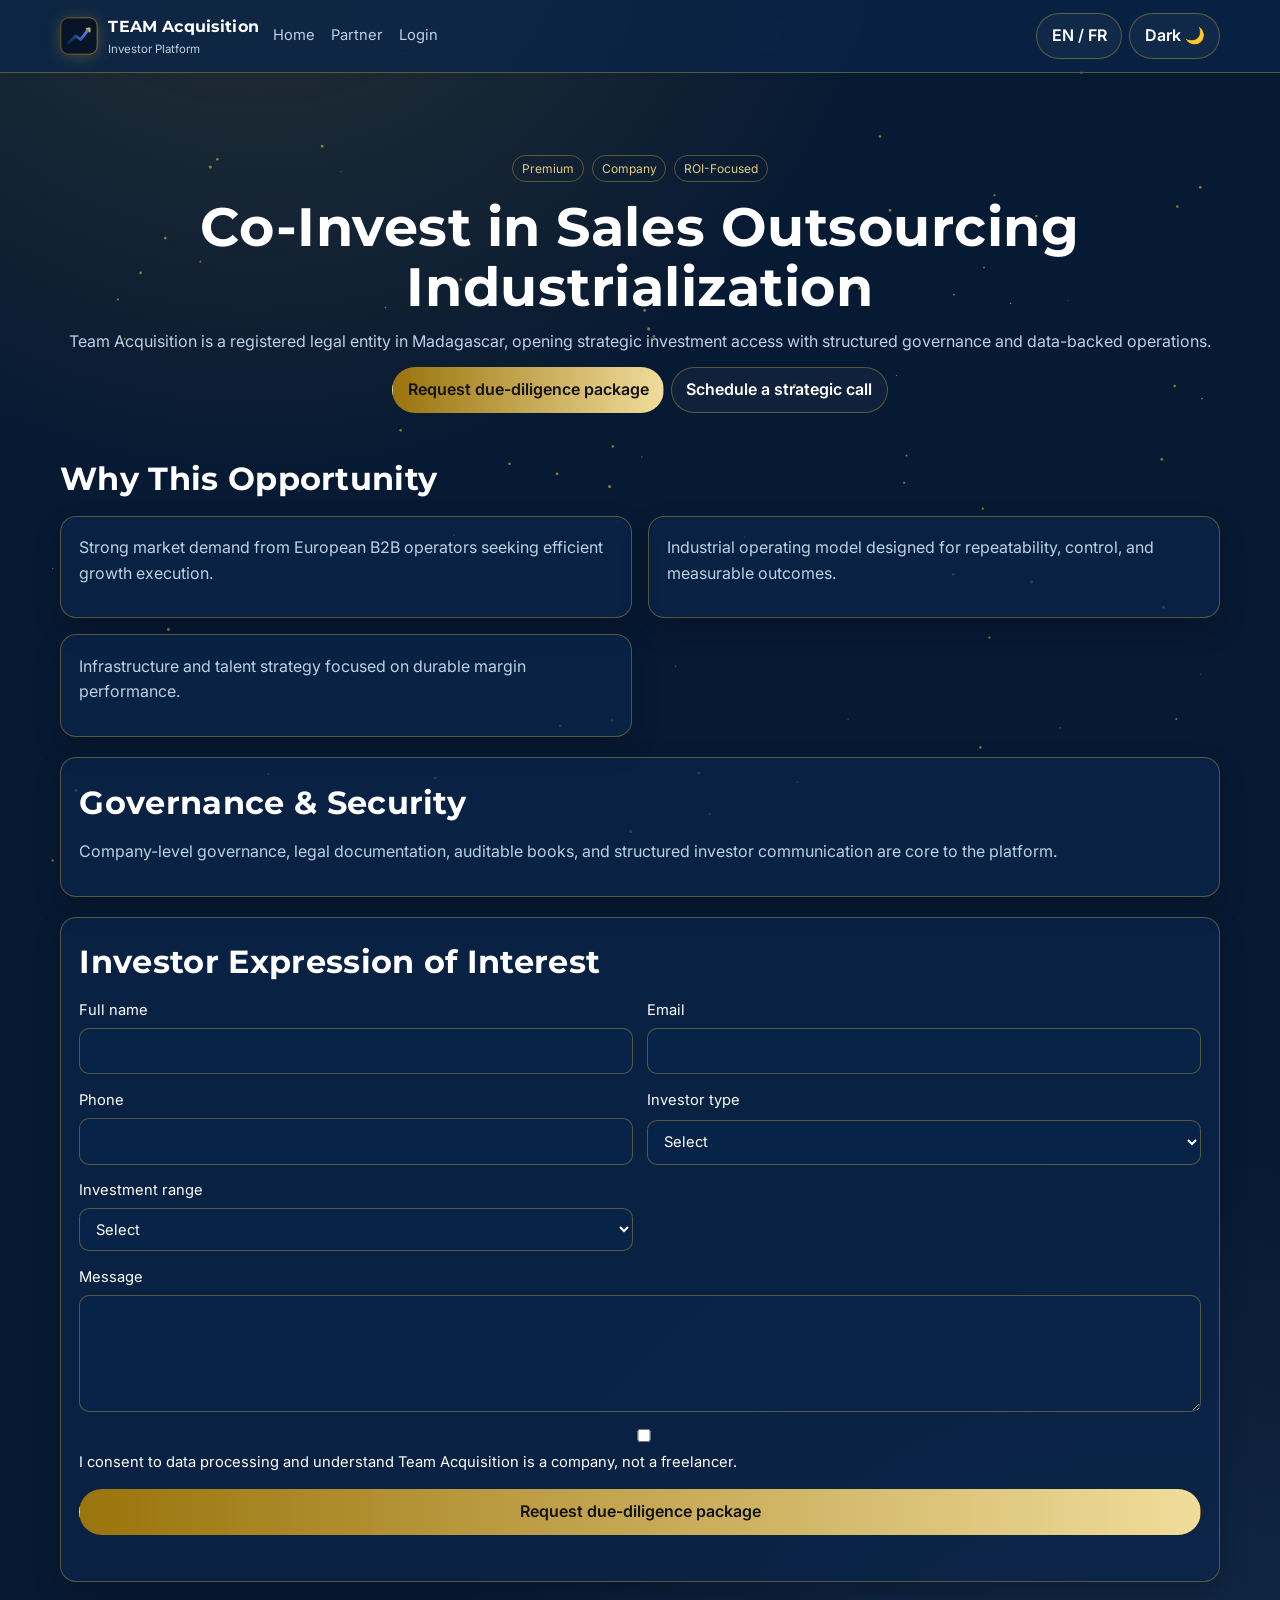
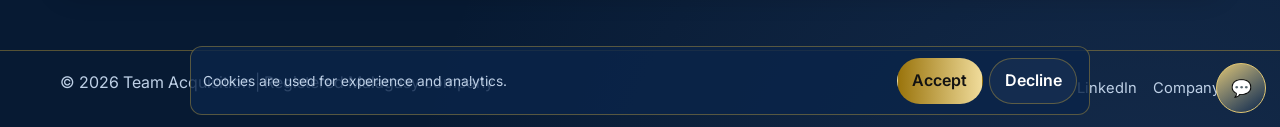
==== commit ff8ce879: "Final Premium Deployment Co-authored-by: Cursor <cursoragent@cursor.com>" ====
--- a/investors/index.html
+++ b/investors/index.html
@@ -33,7 +33,7 @@
 
         <nav class="nav-links">
           <a href="../" data-i18n="nav_home">Home</a>
-          <a href="../prospect/" data-i18n="nav_partner">Partner</a>
+          <a href="../partenaire/" data-i18n="nav_partner">Partner</a>
           <a href="../login/" data-i18n="nav_login">Login</a>
         </nav>
 
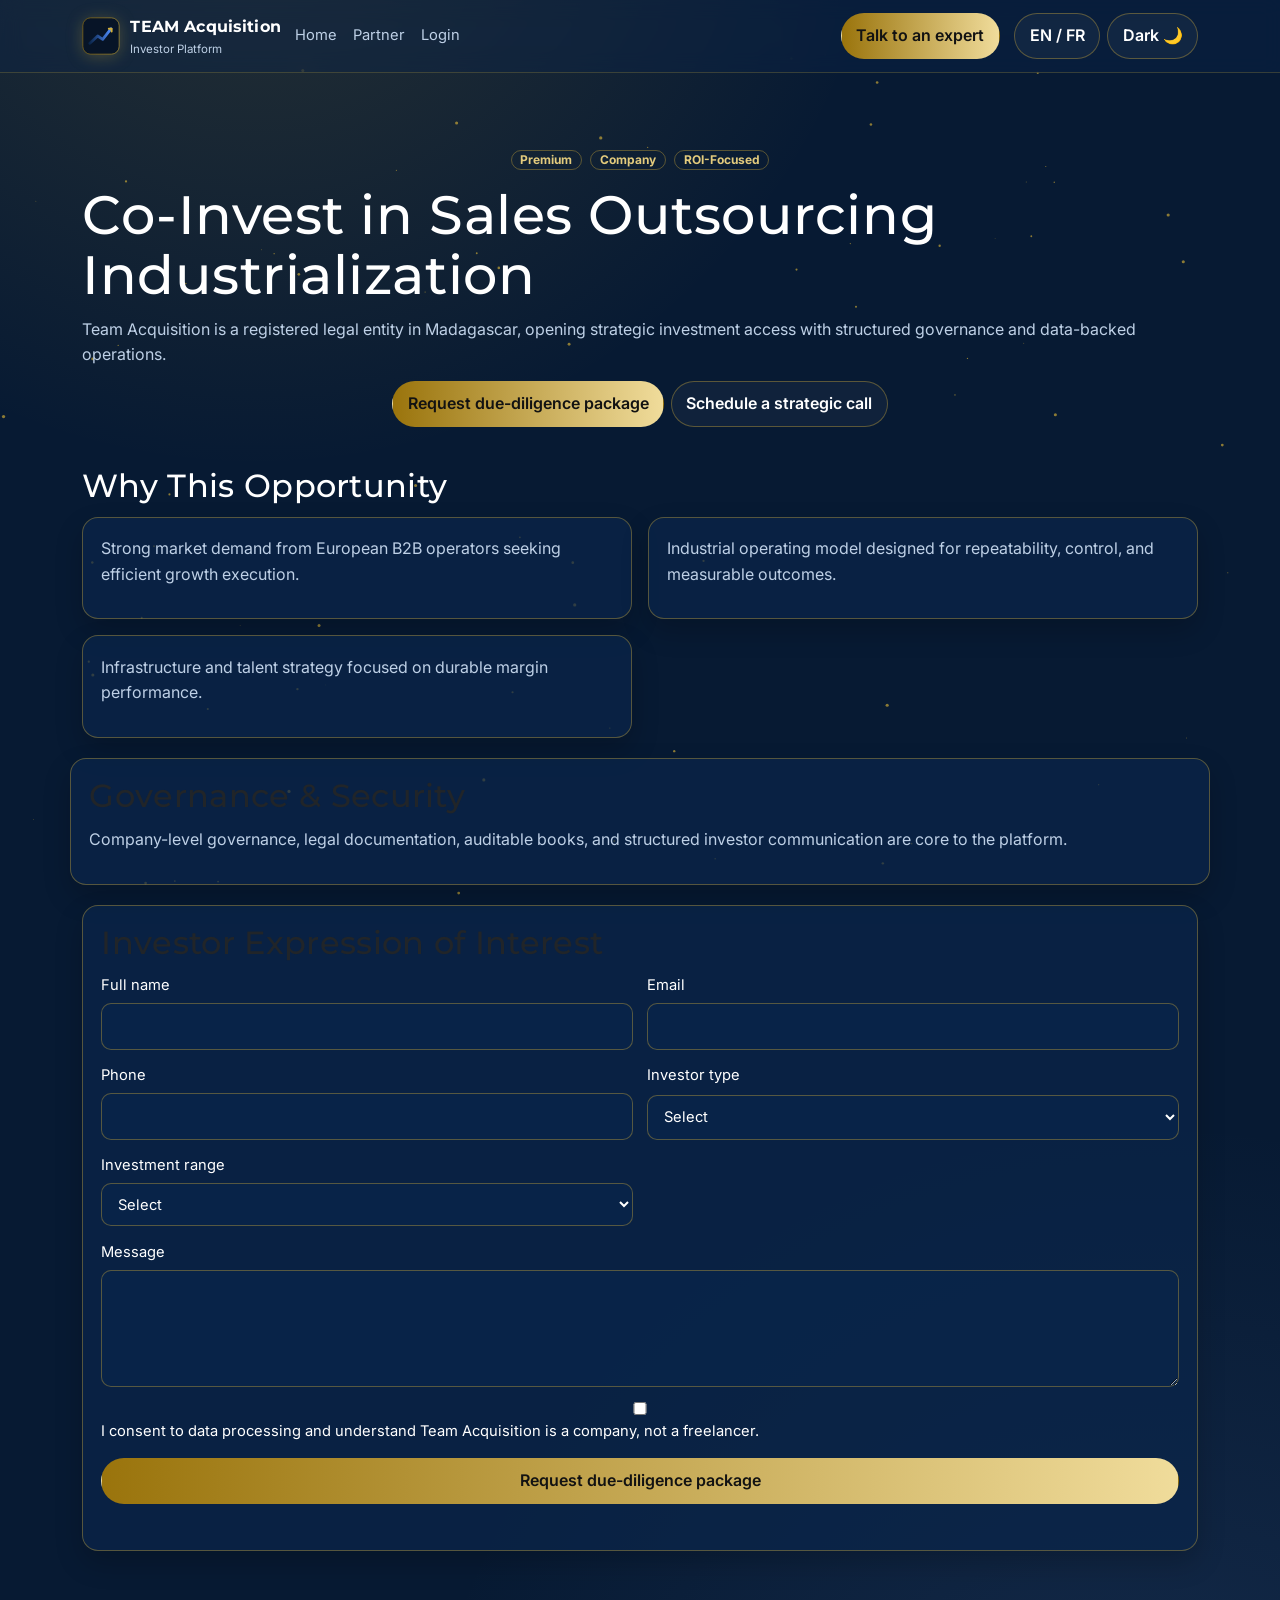
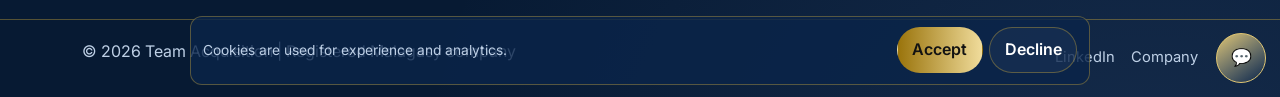
==== commit 41789f40: "Etixio-inspired design overhaul Co-authored-by: Cursor <cursoragent@cursor.com>" ====
--- a/investors/index.html
+++ b/investors/index.html
@@ -5,6 +5,12 @@
     <meta name="viewport" content="width=device-width, initial-scale=1.0" />
     <title>Investors | Team Acquisition</title>
     <meta name="description" content="Investor access page for Team Acquisition strategic industrialization." />
+    <link
+      href="https://cdn.jsdelivr.net/npm/bootstrap@5.3.3/dist/css/bootstrap.min.css"
+      rel="stylesheet"
+      integrity="sha384-QWTKZyjpPEjISv5WaRU9OFeRpok6YctnYmDr5pNlyT2bRjXh0JMhjY6hW+ALEwIH"
+      crossorigin="anonymous"
+    />
     <link rel="preconnect" href="https://fonts.googleapis.com" />
     <link rel="preconnect" href="https://fonts.gstatic.com" crossorigin />
     <link href="https://fonts.googleapis.com/css2?family=Inter:wght@400;500;600;700&family=Montserrat:wght@600;700;800&display=swap" rel="stylesheet" />
@@ -36,6 +42,8 @@
           <a href="../partenaire/" data-i18n="nav_partner">Partner</a>
           <a href="../login/" data-i18n="nav_login">Login</a>
         </nav>
+
+        <a class="btn btn-primary nav-cta" href="mailto:w-todison@t-acquisition.com?subject=Strategic%20Investor%20Call" data-i18n="nav_cta">Talk to an expert</a>
 
         <div class="utility-toggles">
           <button id="langToggle" class="toggle-btn" type="button">EN / FR</button>
--- a/assets/platform.css
+++ b/assets/platform.css
@@ -10,6 +10,12 @@
   --hover-glow: rgba(212, 175, 55, 0.25);
 }
 
+/* Bootstrap override baseline */
+.row {
+  --bs-gutter-x: 1.2rem;
+  --bs-gutter-y: 1.2rem;
+}
+
 html[data-theme="light"] {
   --bg: #f4f7fc;
   --bg-soft: #ffffff;
@@ -67,9 +73,16 @@
   position: sticky;
   top: 0;
   z-index: 50;
-  border-bottom: 1px solid var(--line);
-  background: color-mix(in srgb, var(--bg-soft) 74%, transparent);
-  backdrop-filter: blur(12px);
+  border-bottom: 1px solid color-mix(in srgb, var(--line) 60%, transparent);
+  background: color-mix(in srgb, var(--bg-soft) 40%, transparent);
+  backdrop-filter: blur(10px);
+  transition: background 0.28s ease, border-color 0.28s ease, box-shadow 0.28s ease;
+}
+
+.site-header.is-solid {
+  background: color-mix(in srgb, var(--bg-soft) 88%, transparent);
+  border-bottom-color: var(--line);
+  box-shadow: 0 8px 24px rgba(0, 0, 0, 0.22);
 }
 
 .nav-row {
@@ -116,10 +129,13 @@
 .nav-links a:hover { color: var(--text); }
 
 .utility-toggles {
+  display: flex;
+  align-items: center;
+  gap: 0.45rem;
+}
+
+.nav-cta {
   margin-left: auto;
-  display: flex;
-  align-items: center;
-  gap: 0.45rem;
 }
 
 .toggle-btn, .btn {
@@ -152,7 +168,7 @@
   background: rgba(255, 255, 255, 0.04);
 }
 
-main { padding: 2.5rem 0 3rem; }
+main { padding: 2.2rem 0 3rem; }
 section { padding: 1.25rem 0; }
 h1, h2, h3 {
   margin: 0 0 0.7rem;
@@ -164,8 +180,23 @@
 p { margin: 0 0 0.8rem; color: var(--muted); }
 
 .hero {
-  text-align: center;
+  text-align: left;
   padding-top: 2.6rem;
+}
+
+.hero-media {
+  border: 1px solid var(--line);
+  border-radius: 14px;
+  overflow: hidden;
+  background: var(--panel);
+  box-shadow: 0 14px 30px rgba(0, 0, 0, 0.22);
+}
+
+.hero-media video {
+  width: 100%;
+  height: 100%;
+  min-height: 280px;
+  object-fit: cover;
 }
 
 .badge-row {
@@ -196,6 +227,18 @@
   box-shadow: 0 12px 28px rgba(0, 0, 0, 0.2);
   transition: transform 0.22s ease, box-shadow 0.22s ease, border-color 0.22s ease;
 }
+
+.icon-chip {
+  width: 46px;
+  height: 46px;
+  border-radius: 12px;
+  display: inline-flex;
+  align-items: center;
+  justify-content: center;
+  border: 1px solid var(--line);
+  color: color-mix(in srgb, var(--accent) 65%, var(--text));
+  margin-bottom: 0.55rem;
+}
 .card:hover {
   transform: translateY(-2px);
   box-shadow: 0 18px 34px rgba(0, 0, 0, 0.25), 0 0 24px var(--hover-glow);
@@ -205,6 +248,14 @@
 .stack {
   display: grid;
   gap: 1rem;
+}
+
+.seo-stack {
+  gap: 1.1rem;
+}
+
+.seo-block p {
+  line-height: 1.75;
 }
 
 .form-grid {
@@ -244,7 +295,8 @@
 .carousel-track {
   display: flex;
   width: max-content;
-  animation: journey-slide 28s linear infinite;
+  animation: journey-slide 30s linear infinite;
+  will-change: transform;
 }
 .journey-card {
   width: min(300px, 74vw);
@@ -366,6 +418,7 @@
   .nav-links { display: none; }
   .brand-sub { display: none; }
   .utility-toggles { margin-left: 0; }
+  .nav-cta { display: none; }
   .cookie-banner {
     flex-direction: column;
     align-items: flex-start;
@@ -378,4 +431,12 @@
   }
   .ta-chat-box { right: 10px; width: min(330px, calc(100% - 12px)); }
   .ta-chat-welcome { right: 10px; max-width: 248px; }
-}
+
+  .seo-block {
+    padding: 1rem;
+  }
+
+  .seo-block p {
+    line-height: 1.8;
+  }
+}
